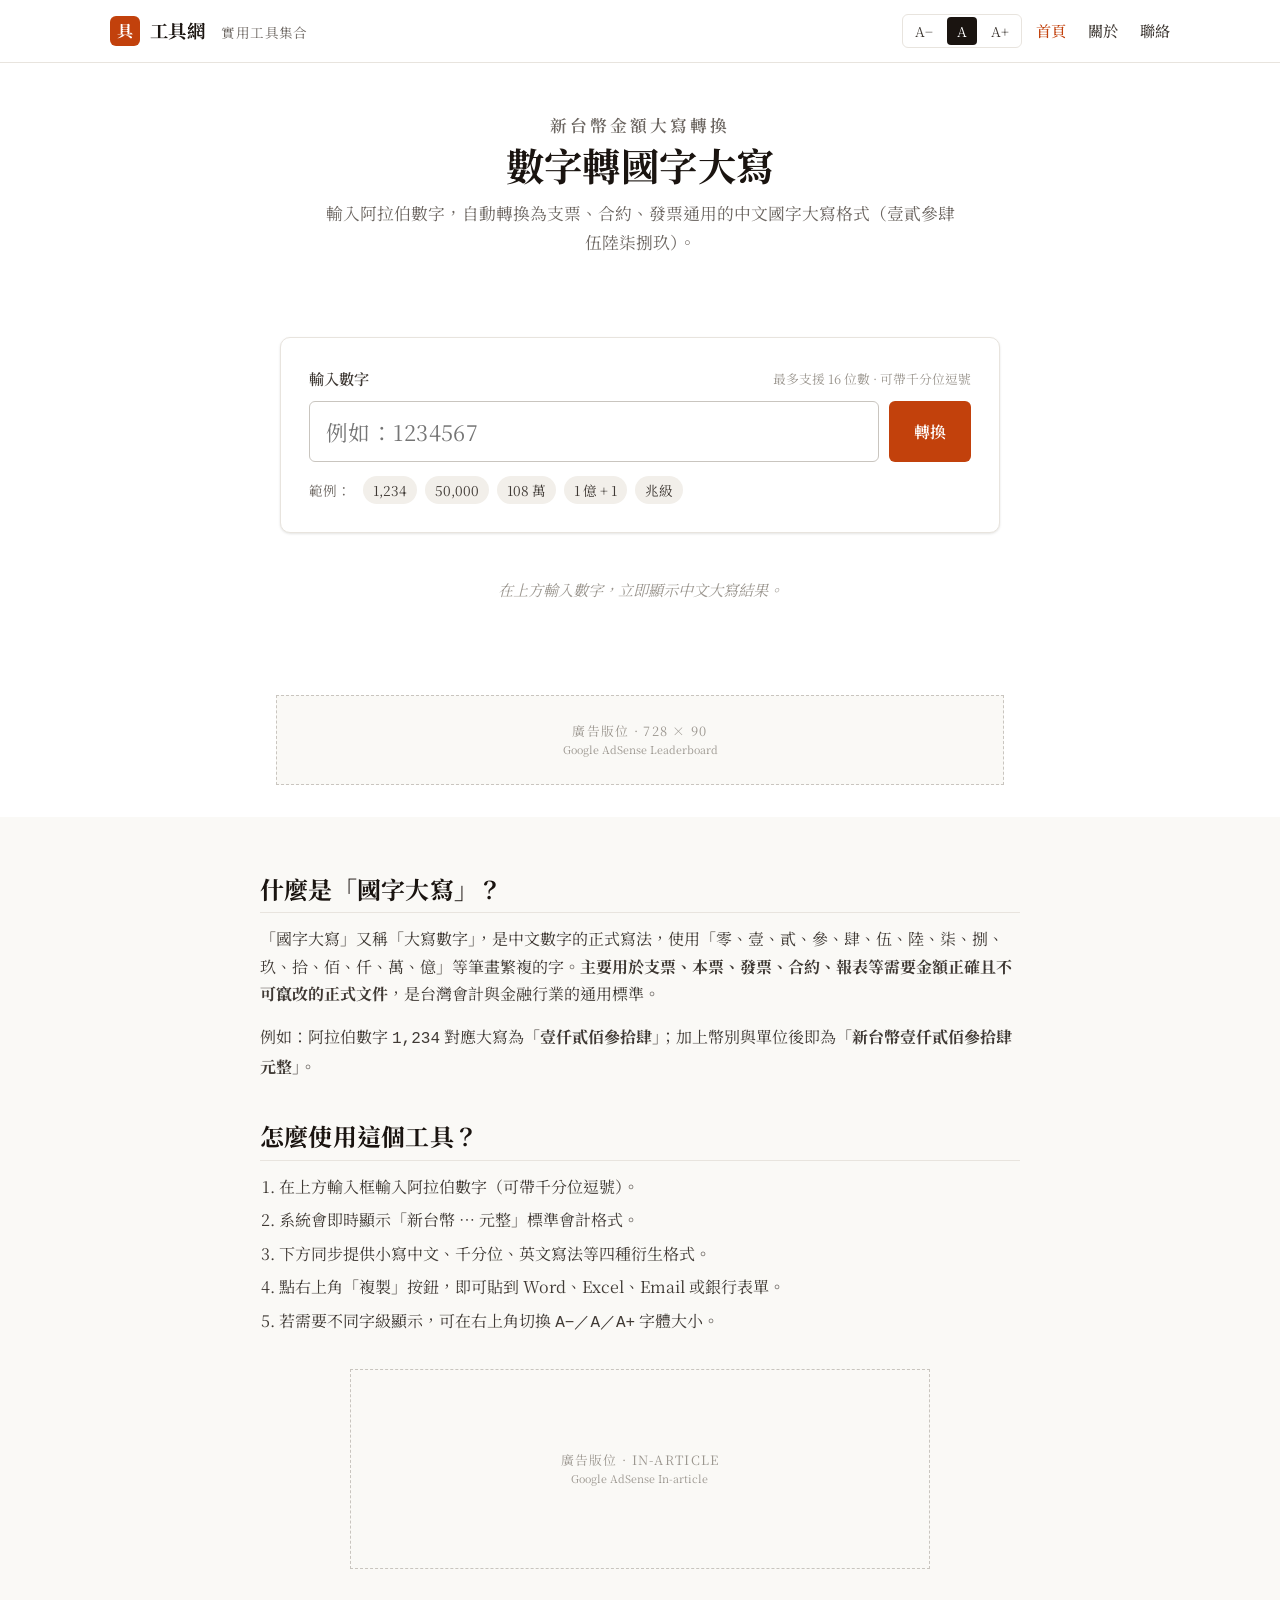
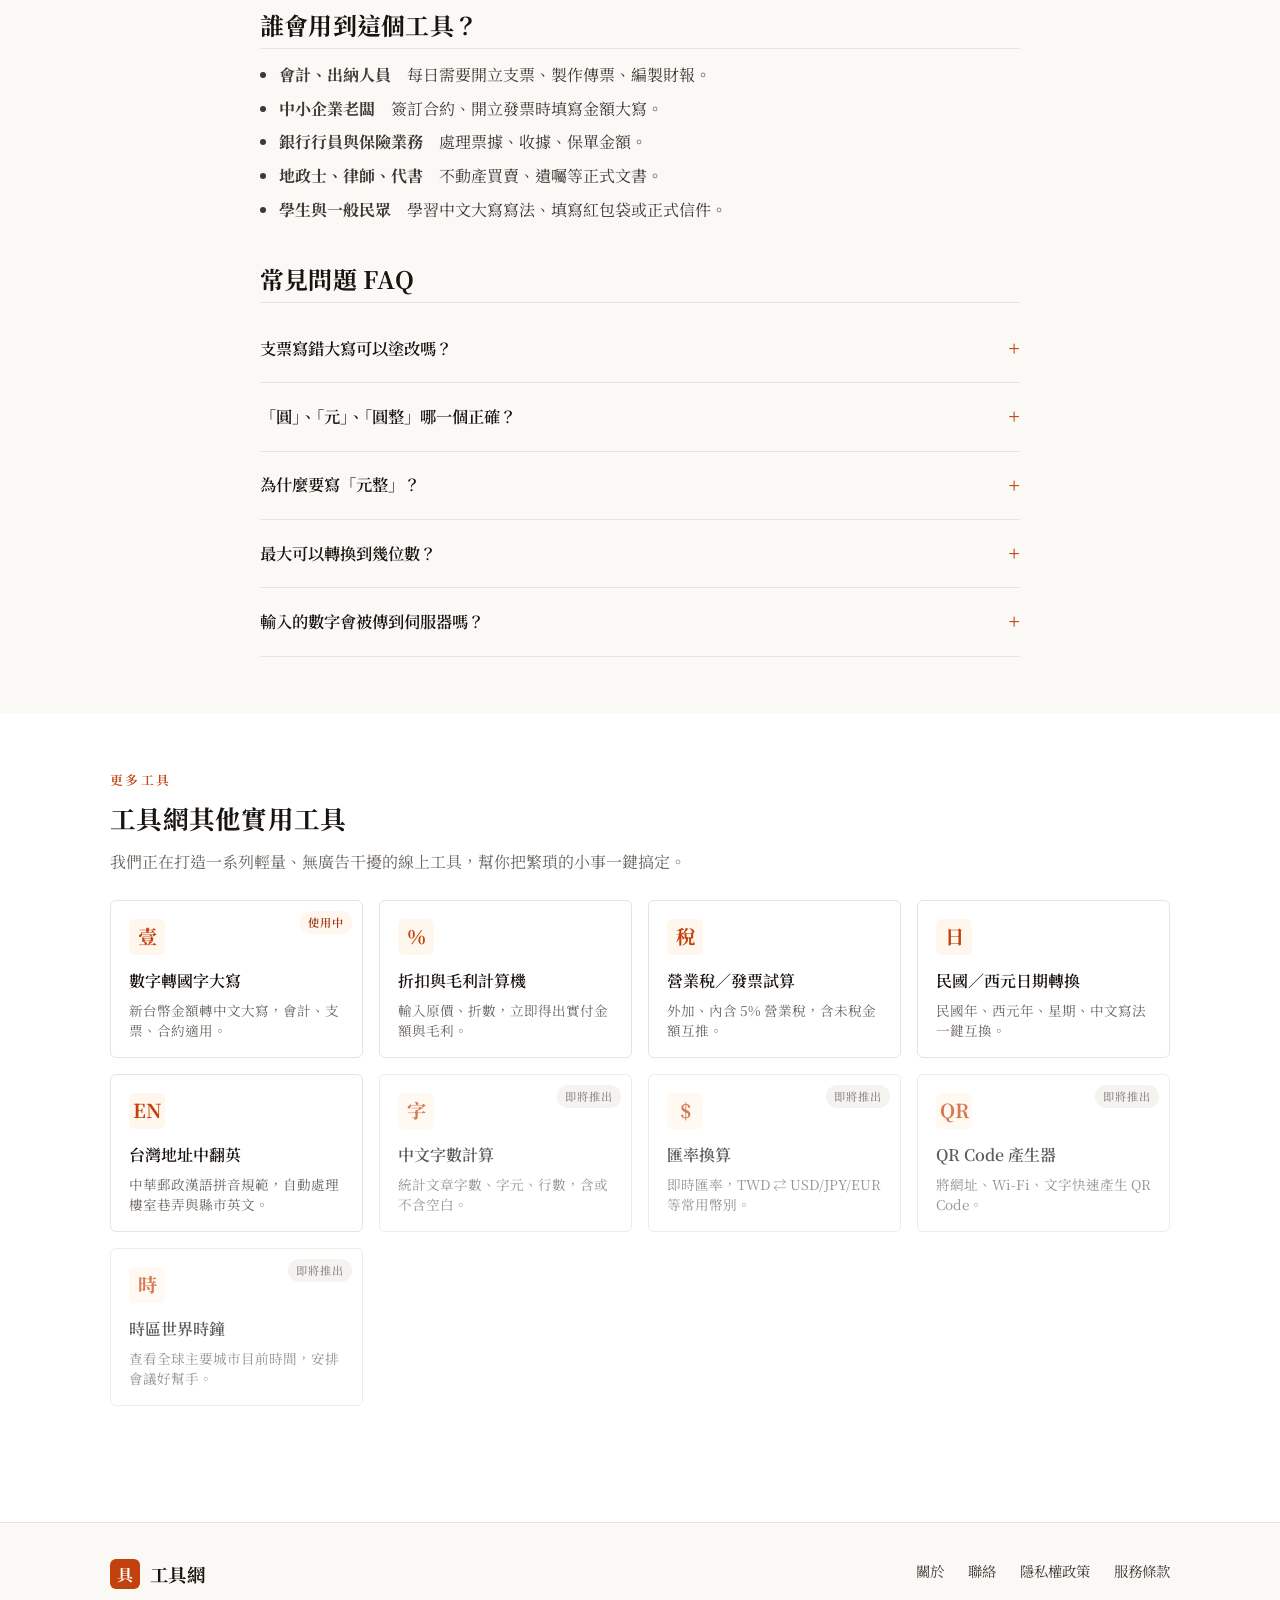
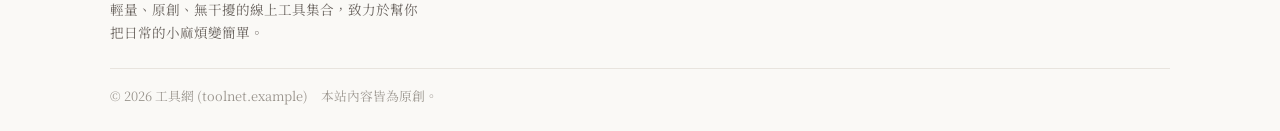
==== project/index.html @ b56b8cd2 "Claude Design handoff: tool-website" ====
<!DOCTYPE html>
<html lang="zh-Hant-TW">
<head>
<meta charset="UTF-8" />
<meta name="viewport" content="width=device-width, initial-scale=1.0" />
<title>數字轉國字大寫｜新台幣金額大寫轉換工具 - 工具網</title>
<meta name="description" content="免費線上工具，將阿拉伯數字一鍵轉成中文國字大寫（新台幣壹仟貳佰元整），支援整數、負數、最多 16 位數，會計支票、合約、發票皆適用，自動加上「新台幣」「元整」前後綴。" />
<meta name="keywords" content="數字轉國字大寫,中文大寫,新台幣大寫,金額大寫,支票大寫,會計大寫,壹貳參肆,線上轉換工具" />
<meta name="robots" content="index,follow" />
<link rel="canonical" href="https://example.com/" />

<!-- Open Graph -->
<meta property="og:title" content="數字轉國字大寫｜新台幣金額大寫轉換工具" />
<meta property="og:description" content="將阿拉伯數字一鍵轉換為中文國字大寫，會計支票、合約、發票皆適用。" />
<meta property="og:type" content="website" />
<meta property="og:locale" content="zh_TW" />

<!-- Fonts -->
<link rel="preconnect" href="https://fonts.googleapis.com" />
<link rel="preconnect" href="https://fonts.gstatic.com" crossorigin />
<link href="https://fonts.googleapis.com/css2?family=Noto+Serif+TC:wght@400;500;600;700&display=swap" rel="stylesheet" />

<link rel="stylesheet" href="styles.css" />

<!-- Structured data: WebSite + WebApplication + FAQ -->
<script type="application/ld+json">
{
  "@context": "https://schema.org",
  "@graph": [
    {
      "@type": "WebApplication",
      "name": "數字轉國字大寫轉換器",
      "applicationCategory": "BusinessApplication",
      "operatingSystem": "All",
      "url": "https://example.com/",
      "offers": { "@type": "Offer", "price": "0", "priceCurrency": "TWD" },
      "description": "將阿拉伯數字轉為新台幣中文國字大寫的免費線上工具。"
    },
    {
      "@type": "FAQPage",
      "mainEntity": [
        { "@type": "Question", "name": "什麼是國字大寫？",
          "acceptedAnswer": { "@type": "Answer", "text": "國字大寫是「零壹貳參肆伍陸柒捌玖拾佰仟」等較複雜的中文數字寫法，主要用於支票、發票、合約等正式財務文件，以防止竄改。" } },
        { "@type": "Question", "name": "為什麼支票要寫國字大寫？",
          "acceptedAnswer": { "@type": "Answer", "text": "因為「一二三」這類小寫中文與阿拉伯數字容易被加筆塗改，使用筆畫較多的「壹貳參」可大幅降低偽造風險，是各國金融、會計通用慣例。" } },
        { "@type": "Question", "name": "這個工具收費嗎？",
          "acceptedAnswer": { "@type": "Answer", "text": "完全免費。不需要註冊、不需要登入，所有轉換都在你的瀏覽器中完成，不會上傳數字到伺服器。" } }
      ]
    }
  ]
}
</script>
<script async src="https://pagead2.googlesyndication.com/pagead/js/adsbygoogle.js?client=ca-pub-7520385754428125" crossorigin="anonymous"></script>
</head>
<body>

<header class="site-header" data-screen-label="01 Header">
  <div class="site-header__inner">
    <a href="index.html" class="brand">
      <span class="brand__mark">具</span>
      <span class="brand__name">工具網<span class="brand__sub">　實用工具集合</span></span>
    </a>

    <div style="display:flex; align-items:center; gap:14px;">
      <div class="fs-toggle" aria-label="字體大小">
        <button data-fs="sm" type="button">A−</button>
        <button data-fs="md" type="button" class="is-active">A</button>
        <button data-fs="lg" type="button">A+</button>
      </div>

      <nav class="nav" aria-label="主選單">
        <a href="index.html" class="is-active">首頁</a>
        <a href="about.html">關於</a>
        <a href="contact.html">聯絡</a>
      </nav>

      <button class="menu-btn" aria-label="開啟選單" type="button">≡</button>
    </div>
  </div>
</header>

<main>

  <!-- Hero + Tool -->
  <section class="hero" data-screen-label="02 Hero & Tool">
    <div class="container">
      <p class="eyebrow">新台幣金額大寫轉換</p>
      <h1>數字轉國字大寫</h1>
      <p>輸入阿拉伯數字，自動轉換為支票、合約、發票通用的中文國字大寫格式（壹貳參肆伍陸柒捌玖）。</p>
    </div>
  </section>

  <section class="section--tight">
    <form class="tool" data-tool="convert" onsubmit="return false;" autocomplete="off">
      <div class="tool__label">
        <label for="num">輸入數字</label>
        <span class="tool__hint">最多支援 16 位數 · 可帶千分位逗號</span>
      </div>

      <div class="input-row">
        <div class="input-row__field">
          <input id="num" class="num-input" type="text" inputmode="decimal"
                 placeholder="例如：1234567" autocomplete="off" />
          <button type="button" class="clear-btn" aria-label="清除">×</button>
        </div>
        <button type="button" class="btn btn--primary" id="convert-btn"
                onclick="document.getElementById('num').dispatchEvent(new Event('input'))">
          轉換
        </button>
      </div>

      <div class="tool__error" role="alert" aria-live="polite"></div>

      <div class="examples">
        <span class="examples__label">範例：</span>
        <button type="button" class="chip" data-example="1234">1,234</button>
        <button type="button" class="chip" data-example="50000">50,000</button>
        <button type="button" class="chip" data-example="1080000">108 萬</button>
        <button type="button" class="chip" data-example="100000001">1 億 + 1</button>
        <button type="button" class="chip" data-example="999999999999">兆級</button>
      </div>
    </form>

    <div class="result" aria-live="polite">
      <div class="result__main" data-result-main style="display:none;">
        <button type="button" class="copy-btn" data-copy-target="main" data-main-copy>
          複製
        </button>
        <div class="result__caption">會計大寫（新台幣）</div>
        <p class="result__value" data-result-value></p>
        <div class="result__meta" data-result-meta></div>
      </div>

      <div class="placeholder-state" data-placeholder-state>
        在上方輸入數字，立即顯示中文大寫結果。
      </div>

      <div class="result__alt" data-result-alt style="display:none;">
        <div class="alt-row" data-alt="upper">
          <button class="alt-row__copy" data-copy-target='[data-alt="upper"]' aria-label="複製">⧉</button>
          <span class="alt-row__label">大寫（純文字）</span>
          <span class="alt-row__value"></span>
        </div>
        <div class="alt-row" data-alt="lower">
          <button class="alt-row__copy" data-copy-target='[data-alt="lower"]' aria-label="複製">⧉</button>
          <span class="alt-row__label">小寫中文</span>
          <span class="alt-row__value"></span>
        </div>
        <div class="alt-row" data-alt="thousands">
          <button class="alt-row__copy" data-copy-target='[data-alt="thousands"]' aria-label="複製">⧉</button>
          <span class="alt-row__label">千分位</span>
          <span class="alt-row__value"></span>
        </div>
        <div class="alt-row" data-alt="english">
          <button class="alt-row__copy" data-copy-target='[data-alt="english"]' aria-label="複製">⧉</button>
          <span class="alt-row__label">英文寫法</span>
          <span class="alt-row__value"></span>
        </div>
      </div>
    </div>
  </section>

  <!-- Ad: under tool -->
  <div class="container" data-screen-label="03 Ad: under tool">
    <div class="ad-slot ad-leader" role="complementary" aria-label="廣告版位">
      <div class="ad-slot__inner">
        廣告版位 · 728 × 90<br/>
        <small style="text-transform:none; letter-spacing:0;">Google AdSense Leaderboard</small>
      </div>
    </div>
  </div>

  <!-- SEO content (What / How / Who / FAQ) -->
  <section class="section section--alt" data-screen-label="04 SEO content">
    <div class="container">
      <div class="seo">

        <h2>什麼是「國字大寫」？</h2>
        <p>「國字大寫」又稱「大寫數字」，是中文數字的正式寫法，使用「零、壹、貳、參、肆、伍、陸、柒、捌、玖、拾、佰、仟、萬、億」等筆畫繁複的字。<strong>主要用於支票、本票、發票、合約、報表等需要金額正確且不可竄改的正式文件</strong>，是台灣會計與金融行業的通用標準。</p>
        <p>例如：阿拉伯數字 <code>1,234</code> 對應大寫為「<strong>壹仟貳佰參拾肆</strong>」；加上幣別與單位後即為「<strong>新台幣壹仟貳佰參拾肆元整</strong>」。</p>

        <h2>怎麼使用這個工具？</h2>
        <ol>
          <li>在上方輸入框輸入阿拉伯數字（可帶千分位逗號）。</li>
          <li>系統會即時顯示「新台幣 ⋯ 元整」標準會計格式。</li>
          <li>下方同步提供小寫中文、千分位、英文寫法等四種衍生格式。</li>
          <li>點右上角「複製」按鈕，即可貼到 Word、Excel、Email 或銀行表單。</li>
          <li>若需要不同字級顯示，可在右上角切換 <code>A−／A／A+</code> 字體大小。</li>
        </ol>

        <!-- In-article ad -->
        <div class="ad-slot ad-inarticle" role="complementary" aria-label="文章中廣告">
          <div class="ad-slot__inner">
            廣告版位 · In-Article<br/>
            <small style="text-transform:none; letter-spacing:0;">Google AdSense In-article</small>
          </div>
        </div>

        <h2>誰會用到這個工具？</h2>
        <ul>
          <li><strong>會計、出納人員</strong>　每日需要開立支票、製作傳票、編製財報。</li>
          <li><strong>中小企業老闆</strong>　簽訂合約、開立發票時填寫金額大寫。</li>
          <li><strong>銀行行員與保險業務</strong>　處理票據、收據、保單金額。</li>
          <li><strong>地政士、律師、代書</strong>　不動產買賣、遺囑等正式文書。</li>
          <li><strong>學生與一般民眾</strong>　學習中文大寫寫法、填寫紅包袋或正式信件。</li>
        </ul>

        <h2>常見問題 FAQ</h2>

        <details class="faq__item">
          <summary class="faq__q">支票寫錯大寫可以塗改嗎？</summary>
          <div class="faq__a">
            <p>不建議。依《票據法》及銀行慣例，金額欄一旦塗改即可能被認定為無效票據。最保險的做法是直接作廢、重新開立新的支票，並在票根註明作廢編號。</p>
          </div>
        </details>

        <details class="faq__item">
          <summary class="faq__q">「圓」、「元」、「圓整」哪一個正確？</summary>
          <div class="faq__a">
            <p>「元」與「圓」都是合法寫法，台灣銀行界與會計界以「元」為主流；中國大陸與部分舊式票據則使用「圓」。本工具預設使用「<strong>新台幣 ⋯ 元整</strong>」這個最通用的格式。</p>
          </div>
        </details>

        <details class="faq__item">
          <summary class="faq__q">為什麼要寫「元整」？</summary>
          <div class="faq__a">
            <p>「整」字代表金額到此為止、沒有零頭，可以防止有人在數字後方添筆變造金額。如果金額含「角、分」，則改用「⋯元⋯角⋯分」或「⋯元⋯分」格式，不再加「整」字。</p>
          </div>
        </details>

        <details class="faq__item">
          <summary class="faq__q">最大可以轉換到幾位數？</summary>
          <div class="faq__a">
            <p>本工具目前支援最多 <strong>16 位數</strong>（千兆級），對絕大多數企業與個人應用綽綽有餘。如果你有更大的數字需求，歡迎透過聯絡頁告訴我們。</p>
          </div>
        </details>

        <details class="faq__item">
          <summary class="faq__q">輸入的數字會被傳到伺服器嗎？</summary>
          <div class="faq__a">
            <p>不會。所有轉換邏輯在你的瀏覽器本機執行，不會收集、儲存、上傳任何輸入內容，請放心使用。詳見<a href="privacy.html">隱私權政策</a>。</p>
          </div>
        </details>

      </div>
    </div>
  </section>

  <!-- Other tools -->
  <section class="section" data-screen-label="05 Other tools">
    <div class="container">
      <p class="eyebrow">更多工具</p>
      <h2 style="font-size:1.6rem;">工具網其他實用工具</h2>
      <p style="color:var(--ink-500); max-width:640px;">我們正在打造一系列輕量、無廣告干擾的線上工具，幫你把繁瑣的小事一鍵搞定。</p>

      <div class="tools-grid">
        <a class="tool-card is-active" href="index.html">
          <span class="tool-card__icon">壹</span>
          <span class="tool-card__title">數字轉國字大寫</span>
          <span class="tool-card__desc">新台幣金額轉中文大寫，會計、支票、合約適用。</span>
        </a>
        <a class="tool-card" href="discount.html">
          <span class="tool-card__icon">％</span>
          <span class="tool-card__title">折扣與毛利計算機</span>
          <span class="tool-card__desc">輸入原價、折數，立即得出實付金額與毛利。</span>
        </a>
        <a class="tool-card" href="vat.html">
          <span class="tool-card__icon">稅</span>
          <span class="tool-card__title">營業稅／發票試算</span>
          <span class="tool-card__desc">外加、內含 5% 營業稅，含未稅金額互推。</span>
        </a>
        <a class="tool-card" href="date-converter.html">
          <span class="tool-card__icon">日</span>
          <span class="tool-card__title">民國／西元日期轉換</span>
          <span class="tool-card__desc">民國年、西元年、星期、中文寫法一鍵互換。</span>
        </a>
        <a class="tool-card" href="address.html">
          <span class="tool-card__icon">EN</span>
          <span class="tool-card__title">台灣地址中翻英</span>
          <span class="tool-card__desc">中華郵政漢語拼音規範，自動處理樓室巷弄與縣市英文。</span>
        </a>
        <a class="tool-card is-soon" href="#">
          <span class="tool-card__icon">字</span>
          <span class="tool-card__title">中文字數計算</span>
          <span class="tool-card__desc">統計文章字數、字元、行數，含或不含空白。</span>
        </a>
        <a class="tool-card is-soon" href="#">
          <span class="tool-card__icon">$</span>
          <span class="tool-card__title">匯率換算</span>
          <span class="tool-card__desc">即時匯率，TWD ⇄ USD/JPY/EUR 等常用幣別。</span>
        </a>
        <a class="tool-card is-soon" href="#">
          <span class="tool-card__icon">QR</span>
          <span class="tool-card__title">QR Code 產生器</span>
          <span class="tool-card__desc">將網址、Wi-Fi、文字快速產生 QR Code。</span>
        </a>
        <a class="tool-card is-soon" href="#">
          <span class="tool-card__icon">時</span>
          <span class="tool-card__title">時區世界時鐘</span>
          <span class="tool-card__desc">查看全球主要城市目前時間，安排會議好幫手。</span>
        </a>
      </div>
    </div>
  </section>

</main>

<footer class="site-footer">
  <div class="container">
    <div class="site-footer__inner">
      <div class="site-footer__brand">
        <a href="index.html" class="brand">
          <span class="brand__mark">具</span>
          <span class="brand__name">工具網</span>
        </a>
        <p>輕量、原創、無干擾的線上工具集合，致力於幫你把日常的小麻煩變簡單。</p>
      </div>
      <div class="footer-links" aria-label="頁尾連結">
        <a href="about.html">關於</a>
        <a href="contact.html">聯絡</a>
        <a href="privacy.html">隱私權政策</a>
        <a href="terms.html">服務條款</a>
      </div>
    </div>
    <div class="footer-copy">© 2026 工具網 (toolnet.example)　本站內容皆為原創。</div>
  </div>
</footer>

<script src="converter.js"></script>
<script src="app.js"></script>
</body>
</html>
---- project/styles.css ----
/* =========================================================
   工具網 - Shared Styles
   主色：#C2410C（磚紅）
   字體：Noto Serif TC
   風格：白底、極簡、工具感
   ========================================================= */

:root {
  --primary: #C2410C;
  --primary-600: #9A3412;
  --primary-100: #FED7AA;
  --primary-50: #FFF7ED;

  --ink-900: #1A1410;
  --ink-700: #3F3934;
  --ink-500: #6B6560;
  --ink-400: #9B968F;
  --ink-300: #C9C5BF;
  --ink-200: #E5E1DB;
  --ink-100: #F2EFEA;
  --ink-50:  #FAF9F6;

  --bg: #FFFFFF;
  --surface: #FFFFFF;

  --border: #E8E4DE;
  --border-strong: #C9C5BF;

  --radius-sm: 4px;
  --radius: 6px;
  --radius-lg: 10px;

  --shadow-sm: 0 1px 2px rgba(26, 20, 16, 0.05);
  --shadow: 0 1px 3px rgba(26, 20, 16, 0.08), 0 1px 2px rgba(26, 20, 16, 0.04);
  --shadow-lg: 0 4px 16px rgba(26, 20, 16, 0.08);

  --container: 1100px;
  --tool-width: 720px;

  --fs-base: 16px;
}

* { box-sizing: border-box; }

html { font-size: var(--fs-base); }

body {
  margin: 0;
  font-family: 'Noto Serif TC', 'Songti TC', 'PMingLiU', '新細明體', serif;
  color: var(--ink-900);
  background: var(--bg);
  line-height: 1.7;
  -webkit-font-smoothing: antialiased;
  -moz-osx-font-smoothing: grayscale;
}

a {
  color: var(--primary-600);
  text-decoration: none;
}
a:hover { text-decoration: underline; }

h1, h2, h3, h4 {
  font-family: 'Noto Serif TC', serif;
  font-weight: 700;
  color: var(--ink-900);
  letter-spacing: 0.01em;
  margin: 0 0 .5em;
  line-height: 1.3;
  text-wrap: balance;
}

h1 { font-size: 2rem; }
h2 { font-size: 1.5rem; }
h3 { font-size: 1.15rem; }
p  { margin: 0 0 1em; text-wrap: pretty; }

.container {
  width: 100%;
  max-width: var(--container);
  margin: 0 auto;
  padding: 0 20px;
}

/* ---------- Header ---------- */
.site-header {
  border-bottom: 1px solid var(--border);
  background: #fff;
  position: sticky;
  top: 0;
  z-index: 50;
}
.site-header__inner {
  display: flex;
  align-items: center;
  justify-content: space-between;
  gap: 16px;
  padding: 14px 20px;
  max-width: var(--container);
  margin: 0 auto;
}
.brand {
  display: inline-flex;
  align-items: center;
  gap: 10px;
  font-weight: 700;
  color: var(--ink-900);
  font-size: 1.15rem;
  letter-spacing: 0.02em;
}
.brand:hover { text-decoration: none; }
.brand__mark {
  width: 30px;
  height: 30px;
  border-radius: 6px;
  background: var(--primary);
  color: #fff;
  display: inline-flex;
  align-items: center;
  justify-content: center;
  font-size: 16px;
  font-weight: 700;
  font-family: 'Noto Serif TC', serif;
}
.brand__name { font-family: 'Noto Serif TC', serif; }
.brand__sub {
  color: var(--ink-500);
  font-size: .85rem;
  font-weight: 400;
  margin-left: 2px;
}

.nav {
  display: flex;
  align-items: center;
  gap: 22px;
}
.nav a {
  color: var(--ink-700);
  font-size: .95rem;
  font-weight: 500;
}
.nav a:hover { color: var(--primary); text-decoration: none; }
.nav a.is-active { color: var(--primary); }

.fs-toggle {
  display: inline-flex;
  align-items: center;
  gap: 4px;
  border: 1px solid var(--border);
  border-radius: var(--radius);
  padding: 2px;
}
.fs-toggle button {
  background: transparent;
  border: 0;
  font-family: inherit;
  font-size: .85rem;
  color: var(--ink-700);
  padding: 4px 10px;
  border-radius: 4px;
  cursor: pointer;
}
.fs-toggle button.is-active {
  background: var(--ink-900);
  color: #fff;
}

.menu-btn {
  display: none;
  background: transparent;
  border: 1px solid var(--border);
  border-radius: 6px;
  padding: 6px 10px;
  font-family: inherit;
  cursor: pointer;
}

/* ---------- Layout sections ---------- */
.section { padding: 56px 0; }
.section--tight { padding: 32px 0; }
.section--alt { background: var(--ink-50); }

.eyebrow {
  font-family: 'Noto Serif TC', serif;
  font-size: .8rem;
  letter-spacing: 0.18em;
  text-transform: uppercase;
  color: var(--primary);
  font-weight: 600;
  margin-bottom: 12px;
}

/* ---------- Hero ---------- */
.hero {
  padding: 48px 0 24px;
  text-align: center;
}
.hero h1 {
  font-size: clamp(1.6rem, 2.2vw + 1rem, 2.4rem);
  margin-bottom: 10px;
}
.hero p {
  color: var(--ink-500);
  font-size: 1.05rem;
  max-width: 640px;
  margin: 0 auto;
}

/* ---------- Tool card ---------- */
.tool {
  max-width: var(--tool-width);
  margin: 24px auto 0;
  background: #fff;
  border: 1px solid var(--border);
  border-radius: var(--radius-lg);
  padding: 28px;
  box-shadow: var(--shadow);
}
.tool__label {
  display: flex;
  align-items: center;
  justify-content: space-between;
  margin-bottom: 10px;
}
.tool__label label {
  font-size: .95rem;
  color: var(--ink-700);
  font-weight: 600;
}
.tool__hint {
  font-size: .8rem;
  color: var(--ink-400);
}

.input-row {
  display: flex;
  gap: 10px;
  align-items: stretch;
  flex-wrap: wrap;
}
.input-row__field {
  flex: 1 1 280px;
  position: relative;
}
.num-input {
  width: 100%;
  font-family: 'Noto Serif TC', serif;
  font-size: 1.35rem;
  padding: 14px 44px 14px 16px;
  border: 1.5px solid var(--border-strong);
  border-radius: var(--radius);
  background: #fff;
  color: var(--ink-900);
  letter-spacing: 0.02em;
  transition: border-color .15s ease, box-shadow .15s ease;
}
.num-input:focus {
  outline: none;
  border-color: var(--primary);
  box-shadow: 0 0 0 3px rgba(194, 65, 12, 0.15);
}
.num-input.is-error {
  border-color: #B91C1C;
  box-shadow: 0 0 0 3px rgba(185, 28, 28, 0.12);
}
.clear-btn {
  position: absolute;
  right: 10px;
  top: 50%;
  transform: translateY(-50%);
  background: var(--ink-100);
  color: var(--ink-500);
  border: 0;
  width: 26px;
  height: 26px;
  border-radius: 50%;
  cursor: pointer;
  font-size: 14px;
  line-height: 1;
  display: none;
}
.clear-btn:hover { background: var(--ink-200); color: var(--ink-900); }
.clear-btn.is-visible { display: inline-flex; align-items: center; justify-content: center; }

.btn {
  display: inline-flex;
  align-items: center;
  justify-content: center;
  gap: 6px;
  font-family: 'Noto Serif TC', serif;
  font-weight: 600;
  font-size: 1rem;
  padding: 12px 24px;
  border-radius: var(--radius);
  border: 1px solid transparent;
  cursor: pointer;
  transition: background .15s ease, transform .05s ease;
  white-space: nowrap;
}
.btn--primary {
  background: var(--primary);
  color: #fff;
}
.btn--primary:hover { background: var(--primary-600); }
.btn--primary:active { transform: translateY(1px); }

.btn--ghost {
  background: #fff;
  color: var(--ink-700);
  border-color: var(--border-strong);
}
.btn--ghost:hover { background: var(--ink-50); color: var(--primary); }

.btn--sm { padding: 8px 14px; font-size: .9rem; }

.tool__error {
  display: none;
  color: #B91C1C;
  font-size: .9rem;
  margin-top: 10px;
}
.tool__error.is-visible { display: block; }

.examples {
  margin-top: 14px;
  display: flex;
  flex-wrap: wrap;
  gap: 8px;
  align-items: center;
}
.examples__label {
  font-size: .85rem;
  color: var(--ink-500);
  margin-right: 4px;
}
.chip {
  background: var(--ink-100);
  color: var(--ink-700);
  border: 0;
  font-family: inherit;
  font-size: .85rem;
  padding: 4px 10px;
  border-radius: 999px;
  cursor: pointer;
  transition: background .15s ease;
}
.chip:hover { background: var(--primary-100); color: var(--primary-600); }

/* ---------- Result ---------- */
.result {
  max-width: var(--tool-width);
  margin: 16px auto 0;
}
.result__main {
  background: #fff;
  border: 1px solid var(--border);
  border-left: 3px solid var(--primary);
  border-radius: var(--radius-lg);
  padding: 26px 28px;
  box-shadow: var(--shadow-sm);
  position: relative;
}
.result__caption {
  font-size: .8rem;
  letter-spacing: 0.16em;
  color: var(--primary);
  font-weight: 600;
  text-transform: uppercase;
  margin-bottom: 10px;
}
.result__value {
  font-family: 'Noto Serif TC', serif;
  font-size: clamp(1.4rem, 2.2vw + .6rem, 2rem);
  line-height: 1.5;
  color: var(--ink-900);
  font-weight: 600;
  letter-spacing: 0.04em;
  text-wrap: balance;
  margin: 0;
  padding-right: 60px;
}
.result__meta {
  margin-top: 12px;
  font-size: .85rem;
  color: var(--ink-500);
}
.copy-btn {
  position: absolute;
  top: 22px;
  right: 22px;
  background: transparent;
  border: 1px solid var(--border-strong);
  color: var(--ink-700);
  border-radius: var(--radius);
  padding: 6px 12px;
  font-family: inherit;
  font-size: .85rem;
  cursor: pointer;
  display: inline-flex;
  align-items: center;
  gap: 4px;
}
.copy-btn:hover { background: var(--primary); color: #fff; border-color: var(--primary); }
.copy-btn.is-copied { background: #15803D; color: #fff; border-color: #15803D; }

.result__alt {
  margin-top: 16px;
  display: grid;
  grid-template-columns: repeat(auto-fit, minmax(220px, 1fr));
  gap: 12px;
}
.alt-row {
  background: #fff;
  border: 1px solid var(--border);
  border-radius: var(--radius);
  padding: 14px 16px;
  display: flex;
  flex-direction: column;
  gap: 4px;
  position: relative;
}
.alt-row__label {
  font-size: .75rem;
  letter-spacing: 0.14em;
  color: var(--ink-500);
  text-transform: uppercase;
  font-weight: 600;
}
.alt-row__value {
  font-size: 1.05rem;
  color: var(--ink-900);
  padding-right: 32px;
  word-break: break-word;
  line-height: 1.5;
}
.alt-row__copy {
  position: absolute;
  top: 10px;
  right: 10px;
  background: transparent;
  border: 0;
  color: var(--ink-400);
  cursor: pointer;
  padding: 4px;
  border-radius: 4px;
  font-size: 14px;
  line-height: 1;
}
.alt-row__copy:hover { color: var(--primary); background: var(--primary-50); }
.alt-row__copy.is-copied { color: #15803D; }

.placeholder-state {
  text-align: center;
  color: var(--ink-400);
  padding: 28px;
  font-size: .95rem;
  font-style: italic;
}

/* ---------- Tabs (segmented control) ---------- */
.tabs {
  display: inline-flex;
  background: var(--ink-100);
  border-radius: var(--radius);
  padding: 3px;
  gap: 2px;
  margin-bottom: 18px;
}
.tabs__btn {
  background: transparent;
  border: 0;
  font-family: 'Noto Serif TC', serif;
  font-size: .9rem;
  color: var(--ink-500);
  padding: 8px 16px;
  border-radius: calc(var(--radius) - 2px);
  cursor: pointer;
  font-weight: 500;
  transition: background .15s ease, color .15s ease;
}
.tabs__btn:hover { color: var(--ink-900); }
.tabs__btn.is-active {
  background: #fff;
  color: var(--primary-600);
  box-shadow: var(--shadow-sm);
  font-weight: 600;
}
.tab-panel { display: none; }
.tab-panel.is-active { display: block; }

/* ---------- Multi-field grids inside tool ---------- */
.field-grid {
  display: grid;
  grid-template-columns: repeat(auto-fit, minmax(180px, 1fr));
  gap: 12px;
  margin-bottom: 8px;
}
.field {
  display: flex;
  flex-direction: column;
  gap: 4px;
}
.field__label {
  font-size: .85rem;
  color: var(--ink-700);
  font-weight: 600;
}
.field__hint { font-size: .75rem; color: var(--ink-400); margin-top: 2px; }
.field__input-wrap {
  position: relative;
  display: flex;
  align-items: stretch;
}
.field__input {
  flex: 1;
  font-family: 'Noto Serif TC', serif;
  font-size: 1.05rem;
  padding: 10px 12px;
  border: 1.5px solid var(--border-strong);
  border-radius: var(--radius);
  background: #fff;
  color: var(--ink-900);
  width: 100%;
  transition: border-color .15s ease, box-shadow .15s ease;
}
.field__input:focus {
  outline: none;
  border-color: var(--primary);
  box-shadow: 0 0 0 3px rgba(194, 65, 12, 0.15);
}
.field__input.is-error {
  border-color: #B91C1C;
}
.field__suffix {
  position: absolute;
  right: 12px;
  top: 50%;
  transform: translateY(-50%);
  color: var(--ink-400);
  font-size: .85rem;
  pointer-events: none;
}

/* ---------- Stat / result rows for multi-output tools ---------- */
.stats {
  display: grid;
  grid-template-columns: repeat(auto-fit, minmax(180px, 1fr));
  gap: 12px;
  margin-top: 14px;
}
.stat {
  background: #fff;
  border: 1px solid var(--border);
  border-radius: var(--radius);
  padding: 14px 16px;
}
.stat--accent {
  border-color: var(--primary);
  background: var(--primary-50);
}
.stat__label {
  font-size: .75rem;
  color: var(--ink-500);
  font-weight: 600;
  letter-spacing: 0.1em;
  text-transform: uppercase;
  margin-bottom: 4px;
}
.stat--accent .stat__label { color: var(--primary-600); }
.stat__value {
  font-family: 'Noto Serif TC', serif;
  font-size: 1.4rem;
  font-weight: 700;
  color: var(--ink-900);
  letter-spacing: 0.01em;
  line-height: 1.2;
}
.stat--accent .stat__value { color: var(--primary-600); }
.stat__sub { font-size: .8rem; color: var(--ink-500); margin-top: 2px; }

/* Dual-side converter (date) */
.dual {
  display: grid;
  grid-template-columns: 1fr auto 1fr;
  gap: 16px;
  align-items: stretch;
}
.dual__col {
  background: var(--ink-50);
  border: 1px solid var(--border);
  border-radius: var(--radius);
  padding: 16px;
}
.dual__col h4 {
  font-size: .85rem;
  letter-spacing: 0.12em;
  text-transform: uppercase;
  color: var(--ink-500);
  margin: 0 0 10px;
  font-weight: 600;
}
.dual__arrow {
  display: flex;
  align-items: center;
  justify-content: center;
  color: var(--primary);
  font-size: 1.4rem;
  font-weight: 700;
}
@media (max-width: 600px) {
  .dual { grid-template-columns: 1fr; }
  .dual__arrow { transform: rotate(90deg); padding: 4px 0; }
}

/* ---------- Ad slot ---------- */
.ad-slot {
  margin: 32px auto;
  border: 1.5px dashed var(--border-strong);
  background: var(--ink-50);
  color: var(--ink-400);
  display: flex;
  align-items: center;
  justify-content: center;
  font-size: .8rem;
  text-align: center;
  letter-spacing: 0.1em;
  text-transform: uppercase;
}
.ad-slot__inner { padding: 6px 12px; line-height: 1.4; }
.ad-728x90 { width: 728px; max-width: 100%; height: 90px; }
.ad-300x250 { width: 300px; height: 250px; }
.ad-300x600 { width: 300px; height: 600px; }
.ad-leader { width: 100%; max-width: 728px; height: 90px; }
.ad-inarticle { width: 100%; max-width: 580px; height: 200px; }

@media (max-width: 768px) {
  .ad-sidebar { display: none; }
}

/* ---------- SEO content ---------- */
.seo {
  max-width: 760px;
  margin: 0 auto;
}
.seo h2 {
  font-size: 1.5rem;
  margin-top: 40px;
  padding-bottom: 8px;
  border-bottom: 1px solid var(--border);
}
.seo h2:first-child { margin-top: 0; }
.seo p, .seo li { color: var(--ink-700); }
.seo ul, .seo ol {
  margin: 0 0 1.2em 1.2em;
  padding: 0;
}
.seo li { margin-bottom: .4em; }

.faq__item {
  border-bottom: 1px solid var(--border);
  padding: 16px 0;
}
.faq__q {
  cursor: pointer;
  font-weight: 600;
  color: var(--ink-900);
  display: flex;
  justify-content: space-between;
  align-items: center;
  list-style: none;
  font-size: 1.02rem;
}
.faq__q::-webkit-details-marker { display: none; }
.faq__q::after {
  content: '+';
  font-family: serif;
  font-size: 1.3rem;
  color: var(--primary);
  margin-left: 12px;
  font-weight: 400;
  transition: transform .2s ease;
}
.faq__item[open] .faq__q::after { content: '−'; }
.faq__a {
  margin-top: 10px;
  color: var(--ink-700);
}
.faq__a p:last-child { margin-bottom: 0; }

/* ---------- Other tools grid ---------- */
.tools-grid {
  display: grid;
  grid-template-columns: repeat(auto-fill, minmax(220px, 1fr));
  gap: 16px;
  margin-top: 24px;
}
.tool-card {
  background: #fff;
  border: 1px solid var(--border);
  border-radius: var(--radius);
  padding: 18px 18px 16px;
  display: flex;
  flex-direction: column;
  gap: 6px;
  text-decoration: none;
  color: var(--ink-900);
  transition: border-color .15s ease, transform .15s ease, box-shadow .15s ease;
  position: relative;
}
.tool-card:hover {
  border-color: var(--primary);
  box-shadow: var(--shadow);
  transform: translateY(-2px);
  text-decoration: none;
}
.tool-card.is-active::before {
  content: '使用中';
  position: absolute;
  top: 10px;
  right: 10px;
  background: var(--primary-50);
  color: var(--primary-600);
  font-size: .7rem;
  letter-spacing: 0.08em;
  padding: 2px 8px;
  border-radius: 999px;
  font-weight: 600;
}
.tool-card.is-soon {
  cursor: not-allowed;
  opacity: 0.7;
}
.tool-card.is-soon::before {
  content: '即將推出';
  position: absolute;
  top: 10px;
  right: 10px;
  background: var(--ink-100);
  color: var(--ink-500);
  font-size: .7rem;
  letter-spacing: 0.08em;
  padding: 2px 8px;
  border-radius: 999px;
  font-weight: 600;
}
.tool-card__icon {
  font-size: 1.2rem;
  color: var(--primary);
  font-weight: 700;
  width: 36px;
  height: 36px;
  display: inline-flex;
  align-items: center;
  justify-content: center;
  background: var(--primary-50);
  border-radius: var(--radius);
  margin-bottom: 6px;
  font-family: 'Noto Serif TC', serif;
}
.tool-card__title {
  font-weight: 600;
  font-size: 1rem;
  color: var(--ink-900);
}
.tool-card__desc {
  font-size: .85rem;
  color: var(--ink-500);
  line-height: 1.5;
}

/* ---------- Footer ---------- */
.site-footer {
  margin-top: 60px;
  border-top: 1px solid var(--border);
  background: var(--ink-50);
  padding: 36px 0 28px;
  color: var(--ink-500);
  font-size: .9rem;
}
.site-footer__inner {
  display: flex;
  justify-content: space-between;
  align-items: flex-start;
  flex-wrap: wrap;
  gap: 24px;
}
.site-footer__brand { max-width: 320px; }
.site-footer__brand p { margin: 8px 0 0; color: var(--ink-500); font-size: .85rem; }
.footer-links {
  display: flex;
  flex-wrap: wrap;
  gap: 24px;
}
.footer-links a { color: var(--ink-700); }
.footer-links a:hover { color: var(--primary); }
.footer-copy {
  margin-top: 24px;
  padding-top: 16px;
  border-top: 1px solid var(--border);
  font-size: .8rem;
  color: var(--ink-400);
}

/* ---------- Simple/secondary pages ---------- */
.page {
  max-width: 760px;
  margin: 0 auto;
  padding: 56px 20px;
}
.page h1 { font-size: 1.8rem; margin-bottom: 8px; }
.page .lead {
  color: var(--ink-500);
  font-size: 1.05rem;
  margin-bottom: 28px;
}
.page h2 {
  font-size: 1.25rem;
  margin-top: 36px;
  margin-bottom: 10px;
  padding-bottom: 6px;
  border-bottom: 1px solid var(--border);
}
.page p, .page li { color: var(--ink-700); }
.page ul { margin: 0 0 1em 1.2em; }
.page .meta {
  font-size: .85rem;
  color: var(--ink-400);
  margin-bottom: 20px;
}

.contact-form {
  display: grid;
  gap: 14px;
  margin-top: 16px;
  background: #fff;
  padding: 22px;
  border: 1px solid var(--border);
  border-radius: var(--radius);
}
.field-row { display: flex; flex-direction: column; gap: 4px; }
.field-row label { font-size: .85rem; color: var(--ink-700); font-weight: 600; }
.field-row input, .field-row textarea, .field-row select {
  font-family: inherit;
  font-size: 1rem;
  padding: 10px 12px;
  border: 1px solid var(--border-strong);
  border-radius: var(--radius);
  background: #fff;
  color: var(--ink-900);
}
.field-row input:focus, .field-row textarea:focus, .field-row select:focus {
  outline: none;
  border-color: var(--primary);
  box-shadow: 0 0 0 3px rgba(194,65,12,0.15);
}
.field-row textarea { min-height: 120px; resize: vertical; }
.form-success {
  display: none;
  background: #ECFDF5;
  border: 1px solid #A7F3D0;
  color: #065F46;
  padding: 10px 14px;
  border-radius: var(--radius);
  font-size: .9rem;
}
.form-success.is-visible { display: block; }

/* ---------- Layout with sidebar ---------- */
.with-sidebar {
  display: grid;
  grid-template-columns: minmax(0, 1fr) 320px;
  gap: 40px;
  max-width: var(--container);
  margin: 0 auto;
  padding: 0 20px;
}
@media (max-width: 960px) {
  .with-sidebar { grid-template-columns: 1fr; }
  .with-sidebar .sidebar { display: none; }
}

/* ---------- Mobile ---------- */
@media (max-width: 768px) {
  .menu-btn { display: inline-flex; align-items: center; gap: 4px; }
  .nav {
    display: none;
    position: absolute;
    top: 100%;
    right: 0;
    background: #fff;
    border: 1px solid var(--border);
    border-radius: var(--radius);
    flex-direction: column;
    align-items: flex-start;
    gap: 0;
    padding: 8px 0;
    box-shadow: var(--shadow);
    min-width: 160px;
  }
  .nav.is-open { display: flex; }
  .nav a { padding: 8px 16px; width: 100%; }
  .site-header__inner { position: relative; }
  .fs-toggle { order: 2; }
  .tool { padding: 20px; border-radius: var(--radius); }
  .num-input { font-size: 1.15rem; padding: 12px 40px 12px 14px; }
  .result__main { padding: 20px; }
  .result__value { padding-right: 0; }
  .copy-btn { position: static; margin-top: 12px; display: inline-flex; }
  .section { padding: 36px 0; }
  .hero { padding: 32px 0 16px; }
}
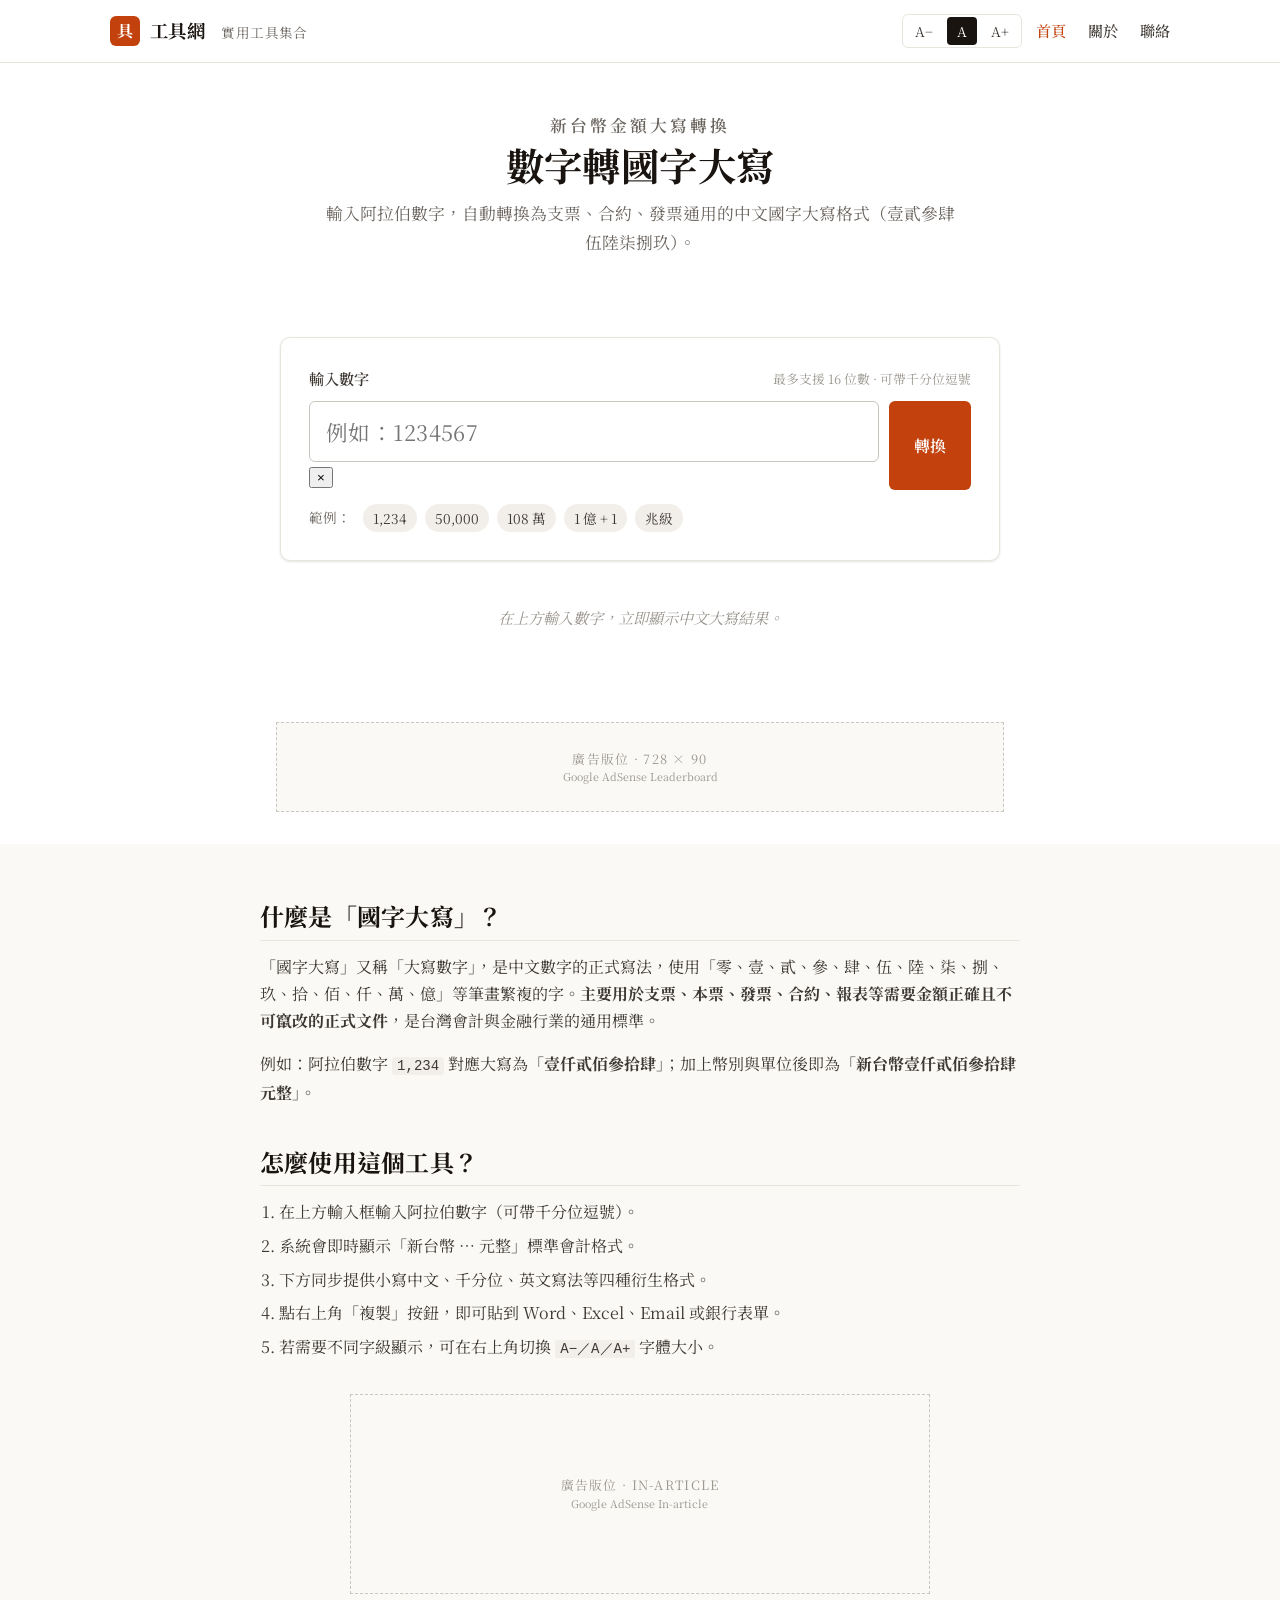
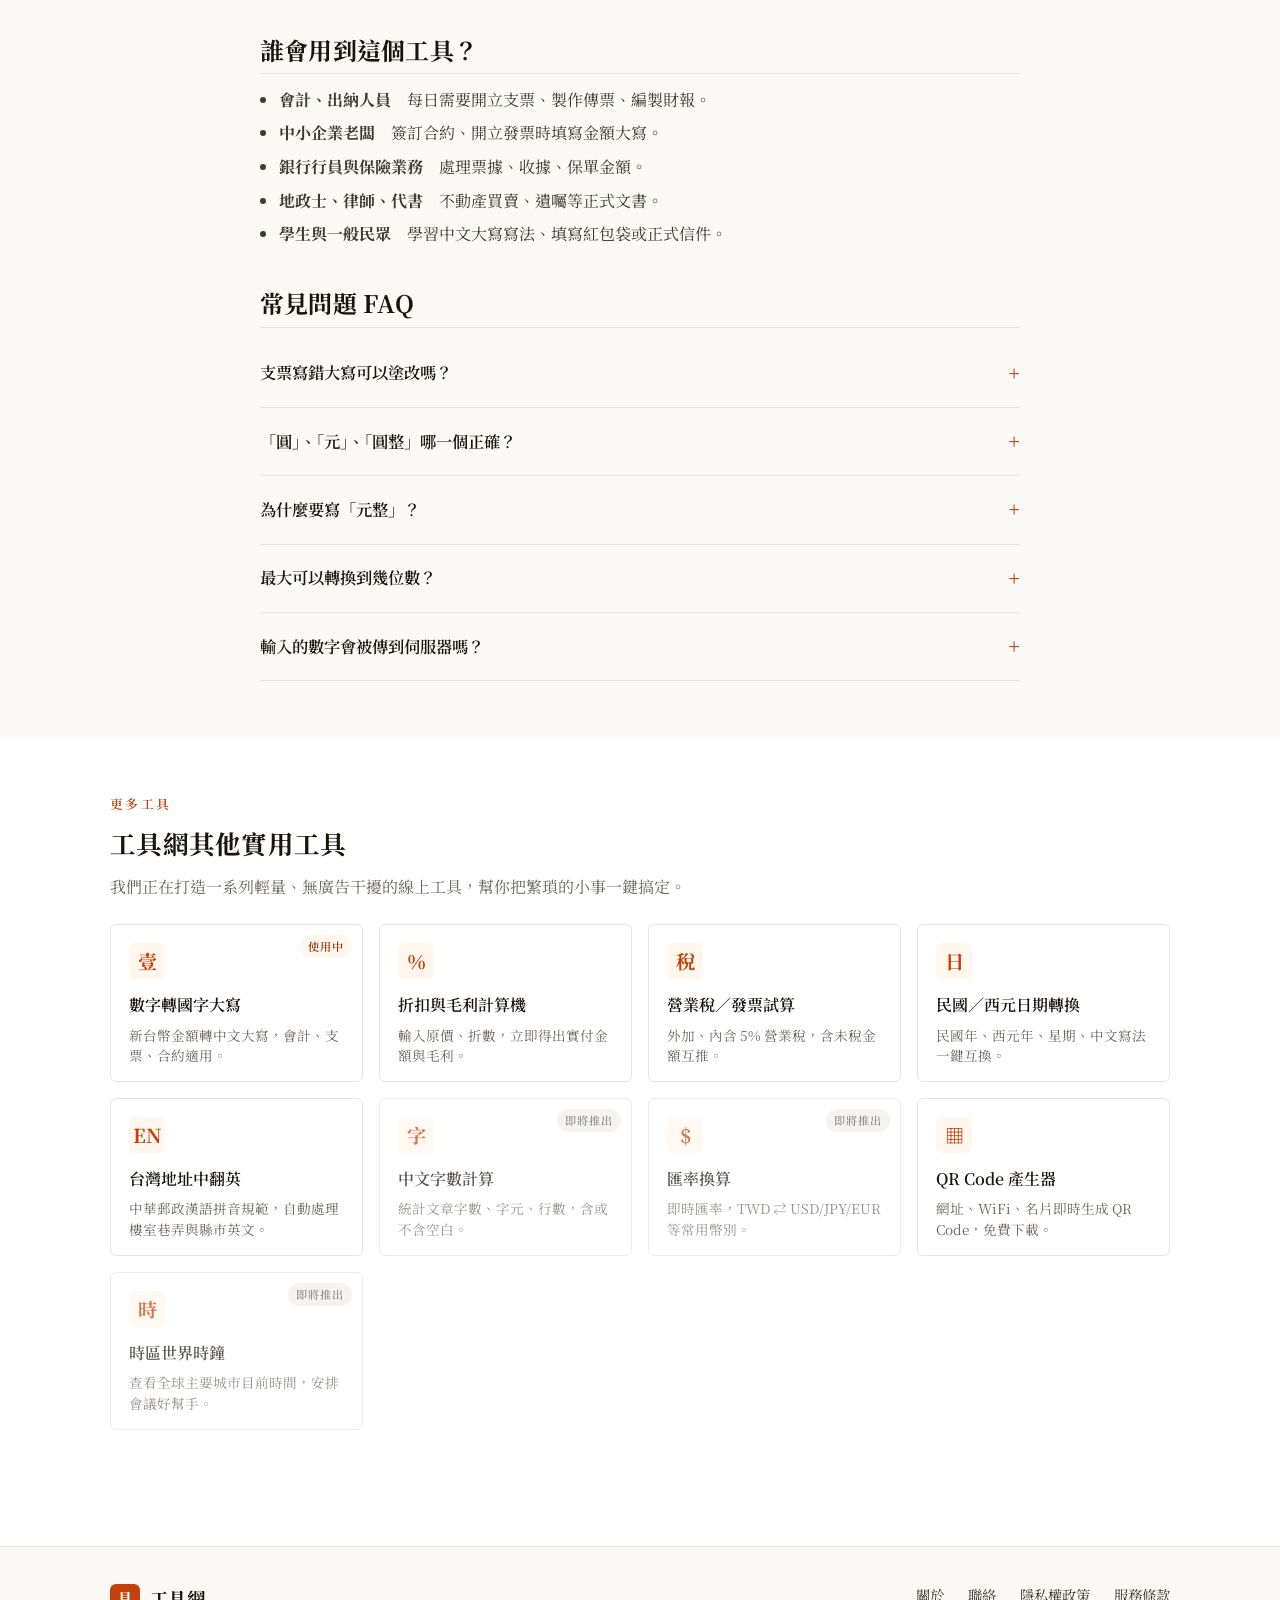
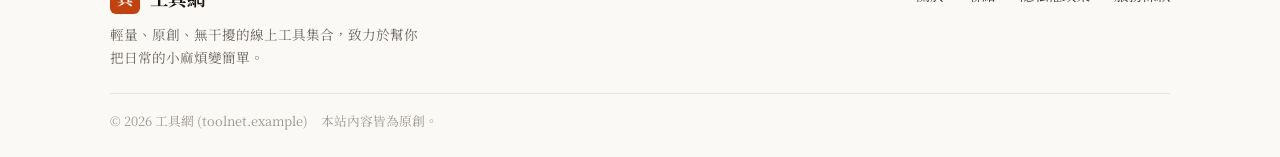
==== commit daaa009e: "Move all files into project/ for Cloudflare Pages deployment - Add qr.html and tools-qr.js to projec" ====
--- a/project/index.html
+++ b/project/index.html
@@ -289,10 +289,10 @@
           <span class="tool-card__title">匯率換算</span>
           <span class="tool-card__desc">即時匯率，TWD ⇄ USD/JPY/EUR 等常用幣別。</span>
         </a>
-        <a class="tool-card is-soon" href="#">
-          <span class="tool-card__icon">QR</span>
+        <a class="tool-card" href="qr.html">
+          <span class="tool-card__icon">▦</span>
           <span class="tool-card__title">QR Code 產生器</span>
-          <span class="tool-card__desc">將網址、Wi-Fi、文字快速產生 QR Code。</span>
+          <span class="tool-card__desc">網址、WiFi、名片即時生成 QR Code，免費下載。</span>
         </a>
         <a class="tool-card is-soon" href="#">
           <span class="tool-card__icon">時</span>
--- a/project/styles.css
+++ b/project/styles.css
@@ -264,24 +264,6 @@
   border-color: #B91C1C;
   box-shadow: 0 0 0 3px rgba(185, 28, 28, 0.12);
 }
-.clear-btn {
-  position: absolute;
-  right: 10px;
-  top: 50%;
-  transform: translateY(-50%);
-  background: var(--ink-100);
-  color: var(--ink-500);
-  border: 0;
-  width: 26px;
-  height: 26px;
-  border-radius: 50%;
-  cursor: pointer;
-  font-size: 14px;
-  line-height: 1;
-  display: none;
-}
-.clear-btn:hover { background: var(--ink-200); color: var(--ink-900); }
-.clear-btn.is-visible { display: inline-flex; align-items: center; justify-content: center; }
 
 .btn {
   display: inline-flex;
@@ -371,11 +353,11 @@
 }
 .result__value {
   font-family: 'Noto Serif TC', serif;
-  font-size: clamp(1.4rem, 2.2vw + .6rem, 2rem);
-  line-height: 1.5;
-  color: var(--ink-900);
-  font-weight: 600;
-  letter-spacing: 0.04em;
+  font-size: clamp(1rem, 1.4vw + .5rem, 1.3rem);
+  line-height: 1.6;
+  color: var(--ink-900);
+  font-weight: 600;
+  letter-spacing: 0.02em;
   text-wrap: balance;
   margin: 0;
   padding-right: 60px;
@@ -407,7 +389,7 @@
 .result__alt {
   margin-top: 16px;
   display: grid;
-  grid-template-columns: repeat(auto-fit, minmax(220px, 1fr));
+  grid-template-columns: repeat(auto-fit, minmax(200px, 1fr));
   gap: 12px;
 }
 .alt-row {
@@ -418,7 +400,6 @@
   display: flex;
   flex-direction: column;
   gap: 4px;
-  position: relative;
 }
 .alt-row__label {
   font-size: .75rem;
@@ -428,27 +409,11 @@
   font-weight: 600;
 }
 .alt-row__value {
-  font-size: 1.05rem;
-  color: var(--ink-900);
-  padding-right: 32px;
+  font-size: 1rem;
+  color: var(--ink-900);
   word-break: break-word;
   line-height: 1.5;
 }
-.alt-row__copy {
-  position: absolute;
-  top: 10px;
-  right: 10px;
-  background: transparent;
-  border: 0;
-  color: var(--ink-400);
-  cursor: pointer;
-  padding: 4px;
-  border-radius: 4px;
-  font-size: 14px;
-  line-height: 1;
-}
-.alt-row__copy:hover { color: var(--primary); background: var(--primary-50); }
-.alt-row__copy.is-copied { color: #15803D; }
 
 .placeholder-state {
   text-align: center;
@@ -458,161 +423,6 @@
   font-style: italic;
 }
 
-/* ---------- Tabs (segmented control) ---------- */
-.tabs {
-  display: inline-flex;
-  background: var(--ink-100);
-  border-radius: var(--radius);
-  padding: 3px;
-  gap: 2px;
-  margin-bottom: 18px;
-}
-.tabs__btn {
-  background: transparent;
-  border: 0;
-  font-family: 'Noto Serif TC', serif;
-  font-size: .9rem;
-  color: var(--ink-500);
-  padding: 8px 16px;
-  border-radius: calc(var(--radius) - 2px);
-  cursor: pointer;
-  font-weight: 500;
-  transition: background .15s ease, color .15s ease;
-}
-.tabs__btn:hover { color: var(--ink-900); }
-.tabs__btn.is-active {
-  background: #fff;
-  color: var(--primary-600);
-  box-shadow: var(--shadow-sm);
-  font-weight: 600;
-}
-.tab-panel { display: none; }
-.tab-panel.is-active { display: block; }
-
-/* ---------- Multi-field grids inside tool ---------- */
-.field-grid {
-  display: grid;
-  grid-template-columns: repeat(auto-fit, minmax(180px, 1fr));
-  gap: 12px;
-  margin-bottom: 8px;
-}
-.field {
-  display: flex;
-  flex-direction: column;
-  gap: 4px;
-}
-.field__label {
-  font-size: .85rem;
-  color: var(--ink-700);
-  font-weight: 600;
-}
-.field__hint { font-size: .75rem; color: var(--ink-400); margin-top: 2px; }
-.field__input-wrap {
-  position: relative;
-  display: flex;
-  align-items: stretch;
-}
-.field__input {
-  flex: 1;
-  font-family: 'Noto Serif TC', serif;
-  font-size: 1.05rem;
-  padding: 10px 12px;
-  border: 1.5px solid var(--border-strong);
-  border-radius: var(--radius);
-  background: #fff;
-  color: var(--ink-900);
-  width: 100%;
-  transition: border-color .15s ease, box-shadow .15s ease;
-}
-.field__input:focus {
-  outline: none;
-  border-color: var(--primary);
-  box-shadow: 0 0 0 3px rgba(194, 65, 12, 0.15);
-}
-.field__input.is-error {
-  border-color: #B91C1C;
-}
-.field__suffix {
-  position: absolute;
-  right: 12px;
-  top: 50%;
-  transform: translateY(-50%);
-  color: var(--ink-400);
-  font-size: .85rem;
-  pointer-events: none;
-}
-
-/* ---------- Stat / result rows for multi-output tools ---------- */
-.stats {
-  display: grid;
-  grid-template-columns: repeat(auto-fit, minmax(180px, 1fr));
-  gap: 12px;
-  margin-top: 14px;
-}
-.stat {
-  background: #fff;
-  border: 1px solid var(--border);
-  border-radius: var(--radius);
-  padding: 14px 16px;
-}
-.stat--accent {
-  border-color: var(--primary);
-  background: var(--primary-50);
-}
-.stat__label {
-  font-size: .75rem;
-  color: var(--ink-500);
-  font-weight: 600;
-  letter-spacing: 0.1em;
-  text-transform: uppercase;
-  margin-bottom: 4px;
-}
-.stat--accent .stat__label { color: var(--primary-600); }
-.stat__value {
-  font-family: 'Noto Serif TC', serif;
-  font-size: 1.4rem;
-  font-weight: 700;
-  color: var(--ink-900);
-  letter-spacing: 0.01em;
-  line-height: 1.2;
-}
-.stat--accent .stat__value { color: var(--primary-600); }
-.stat__sub { font-size: .8rem; color: var(--ink-500); margin-top: 2px; }
-
-/* Dual-side converter (date) */
-.dual {
-  display: grid;
-  grid-template-columns: 1fr auto 1fr;
-  gap: 16px;
-  align-items: stretch;
-}
-.dual__col {
-  background: var(--ink-50);
-  border: 1px solid var(--border);
-  border-radius: var(--radius);
-  padding: 16px;
-}
-.dual__col h4 {
-  font-size: .85rem;
-  letter-spacing: 0.12em;
-  text-transform: uppercase;
-  color: var(--ink-500);
-  margin: 0 0 10px;
-  font-weight: 600;
-}
-.dual__arrow {
-  display: flex;
-  align-items: center;
-  justify-content: center;
-  color: var(--primary);
-  font-size: 1.4rem;
-  font-weight: 700;
-}
-@media (max-width: 600px) {
-  .dual { grid-template-columns: 1fr; }
-  .dual__arrow { transform: rotate(90deg); padding: 4px 0; }
-}
-
 /* ---------- Ad slot ---------- */
 .ad-slot {
   margin: 32px auto;
@@ -628,11 +438,8 @@
   text-transform: uppercase;
 }
 .ad-slot__inner { padding: 6px 12px; line-height: 1.4; }
-.ad-728x90 { width: 728px; max-width: 100%; height: 90px; }
-.ad-300x250 { width: 300px; height: 250px; }
-.ad-300x600 { width: 300px; height: 600px; }
 .ad-leader { width: 100%; max-width: 728px; height: 90px; }
-.ad-inarticle { width: 100%; max-width: 580px; height: 200px; }
+.ad-inarticle { width: 100%; max-width: 580px; height: 200px; margin: 32px auto; }
 
 @media (max-width: 768px) {
   .ad-sidebar { display: none; }
@@ -656,6 +463,14 @@
   padding: 0;
 }
 .seo li { margin-bottom: .4em; }
+.seo code {
+  font-family: 'Menlo', 'Monaco', 'Consolas', monospace;
+  font-size: .88em;
+  background: var(--ink-100);
+  padding: 1px 5px;
+  border-radius: 3px;
+  color: var(--ink-700);
+}
 
 .faq__item {
   border-bottom: 1px solid var(--border);
@@ -680,6 +495,7 @@
   margin-left: 12px;
   font-weight: 400;
   transition: transform .2s ease;
+  flex-shrink: 0;
 }
 .faq__item[open] .faq__q::after { content: '−'; }
 .faq__a {
@@ -730,6 +546,7 @@
 .tool-card.is-soon {
   cursor: not-allowed;
   opacity: 0.7;
+  pointer-events: none;
 }
 .tool-card.is-soon::before {
   content: '即將推出';
@@ -802,82 +619,95 @@
   color: var(--ink-400);
 }
 
-/* ---------- Simple/secondary pages ---------- */
-.page {
-  max-width: 760px;
-  margin: 0 auto;
-  padding: 56px 20px;
-}
-.page h1 { font-size: 1.8rem; margin-bottom: 8px; }
-.page .lead {
-  color: var(--ink-500);
-  font-size: 1.05rem;
-  margin-bottom: 28px;
-}
-.page h2 {
-  font-size: 1.25rem;
-  margin-top: 36px;
-  margin-bottom: 10px;
-  padding-bottom: 6px;
-  border-bottom: 1px solid var(--border);
-}
-.page p, .page li { color: var(--ink-700); }
-.page ul { margin: 0 0 1em 1.2em; }
-.page .meta {
-  font-size: .85rem;
-  color: var(--ink-400);
-  margin-bottom: 20px;
-}
-
-.contact-form {
+/* ---------- QR Code tool ---------- */
+.qr-layout {
   display: grid;
-  gap: 14px;
-  margin-top: 16px;
-  background: #fff;
-  padding: 22px;
-  border: 1px solid var(--border);
+  grid-template-columns: 1fr auto;
+  gap: 24px;
+  align-items: start;
+}
+@media (max-width: 680px) {
+  .qr-layout { grid-template-columns: 1fr; }
+  .qr-preview-wrap { order: -1; }
+}
+
+.qr-preview-wrap {
+  display: flex;
+  flex-direction: column;
+  align-items: center;
+  gap: 16px;
+}
+.qr-canvas-box {
+  background: #fff;
+  border: 1.5px solid var(--border-strong);
+  border-radius: var(--radius-lg);
+  padding: 20px;
+  box-shadow: var(--shadow);
+  display: flex;
+  align-items: center;
+  justify-content: center;
+  min-width: 200px;
+  min-height: 200px;
+}
+.qr-canvas-box canvas {
+  display: block;
+  border-radius: 4px;
+}
+.qr-empty {
+  color: var(--ink-300);
+  font-size: .9rem;
+  text-align: center;
+  line-height: 1.5;
+  padding: 16px;
+}
+.qr-actions {
+  display: flex;
+  flex-direction: column;
+  gap: 8px;
+  width: 100%;
+}
+.qr-actions .btn {
+  width: 100%;
+  justify-content: center;
+}
+
+.qr-options-row {
+  display: grid;
+  grid-template-columns: 1fr 1fr;
+  gap: 10px;
+  margin-top: 14px;
+}
+@media (max-width: 420px) {
+  .qr-options-row { grid-template-columns: 1fr; }
+}
+
+.qr-field select {
+  width: 100%;
+  font-family: 'Noto Serif TC', serif;
+  font-size: .95rem;
+  padding: 8px 10px;
+  border: 1.5px solid var(--border-strong);
   border-radius: var(--radius);
-}
-.field-row { display: flex; flex-direction: column; gap: 4px; }
-.field-row label { font-size: .85rem; color: var(--ink-700); font-weight: 600; }
-.field-row input, .field-row textarea, .field-row select {
-  font-family: inherit;
-  font-size: 1rem;
-  padding: 10px 12px;
-  border: 1px solid var(--border-strong);
-  border-radius: var(--radius);
-  background: #fff;
-  color: var(--ink-900);
-}
-.field-row input:focus, .field-row textarea:focus, .field-row select:focus {
+  background: #fff;
+  color: var(--ink-900);
+  cursor: pointer;
+  appearance: none;
+  background-image: url("data:image/svg+xml,%3Csvg xmlns='http://www.w3.org/2000/svg' width='12' height='8' viewBox='0 0 12 8'%3E%3Cpath d='M1 1l5 5 5-5' stroke='%239B968F' stroke-width='1.5' fill='none' stroke-linecap='round'/%3E%3C/svg%3E");
+  background-repeat: no-repeat;
+  background-position: right 10px center;
+  padding-right: 28px;
+}
+.qr-field select:focus {
   outline: none;
   border-color: var(--primary);
-  box-shadow: 0 0 0 3px rgba(194,65,12,0.15);
-}
-.field-row textarea { min-height: 120px; resize: vertical; }
-.form-success {
-  display: none;
-  background: #ECFDF5;
-  border: 1px solid #A7F3D0;
-  color: #065F46;
-  padding: 10px 14px;
-  border-radius: var(--radius);
-  font-size: .9rem;
-}
-.form-success.is-visible { display: block; }
-
-/* ---------- Layout with sidebar ---------- */
-.with-sidebar {
-  display: grid;
-  grid-template-columns: minmax(0, 1fr) 320px;
-  gap: 40px;
-  max-width: var(--container);
-  margin: 0 auto;
-  padding: 0 20px;
-}
-@media (max-width: 960px) {
-  .with-sidebar { grid-template-columns: 1fr; }
-  .with-sidebar .sidebar { display: none; }
+  box-shadow: 0 0 0 3px rgba(194,65,12,.15);
+}
+.qr-field__label {
+  font-size: .8rem;
+  color: var(--ink-500);
+  font-weight: 600;
+  margin-bottom: 4px;
+  letter-spacing: 0.06em;
 }
 
 /* ---------- Mobile ---------- */
@@ -903,7 +733,7 @@
   .site-header__inner { position: relative; }
   .fs-toggle { order: 2; }
   .tool { padding: 20px; border-radius: var(--radius); }
-  .num-input { font-size: 1.15rem; padding: 12px 40px 12px 14px; }
+  .num-input { font-size: 1.05rem; padding: 12px 14px; }
   .result__main { padding: 20px; }
   .result__value { padding-right: 0; }
   .copy-btn { position: static; margin-top: 12px; display: inline-flex; }
